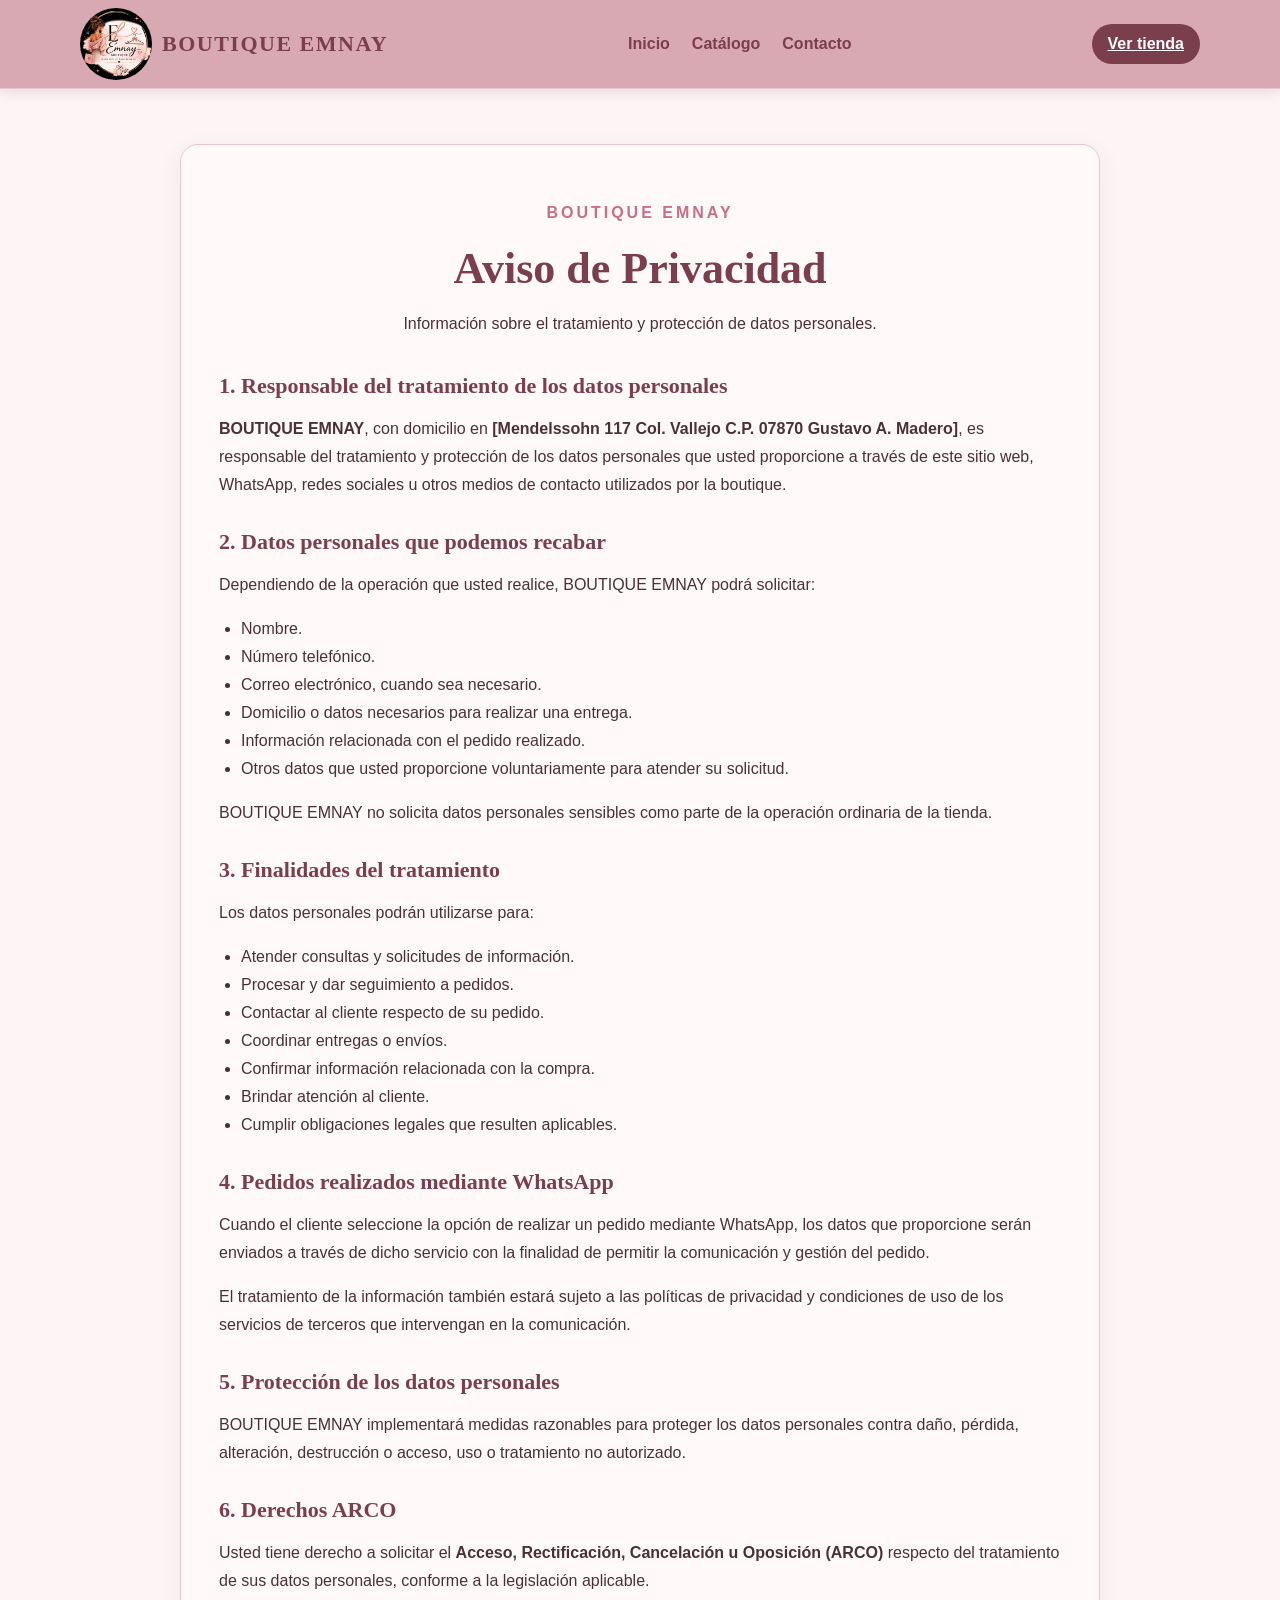
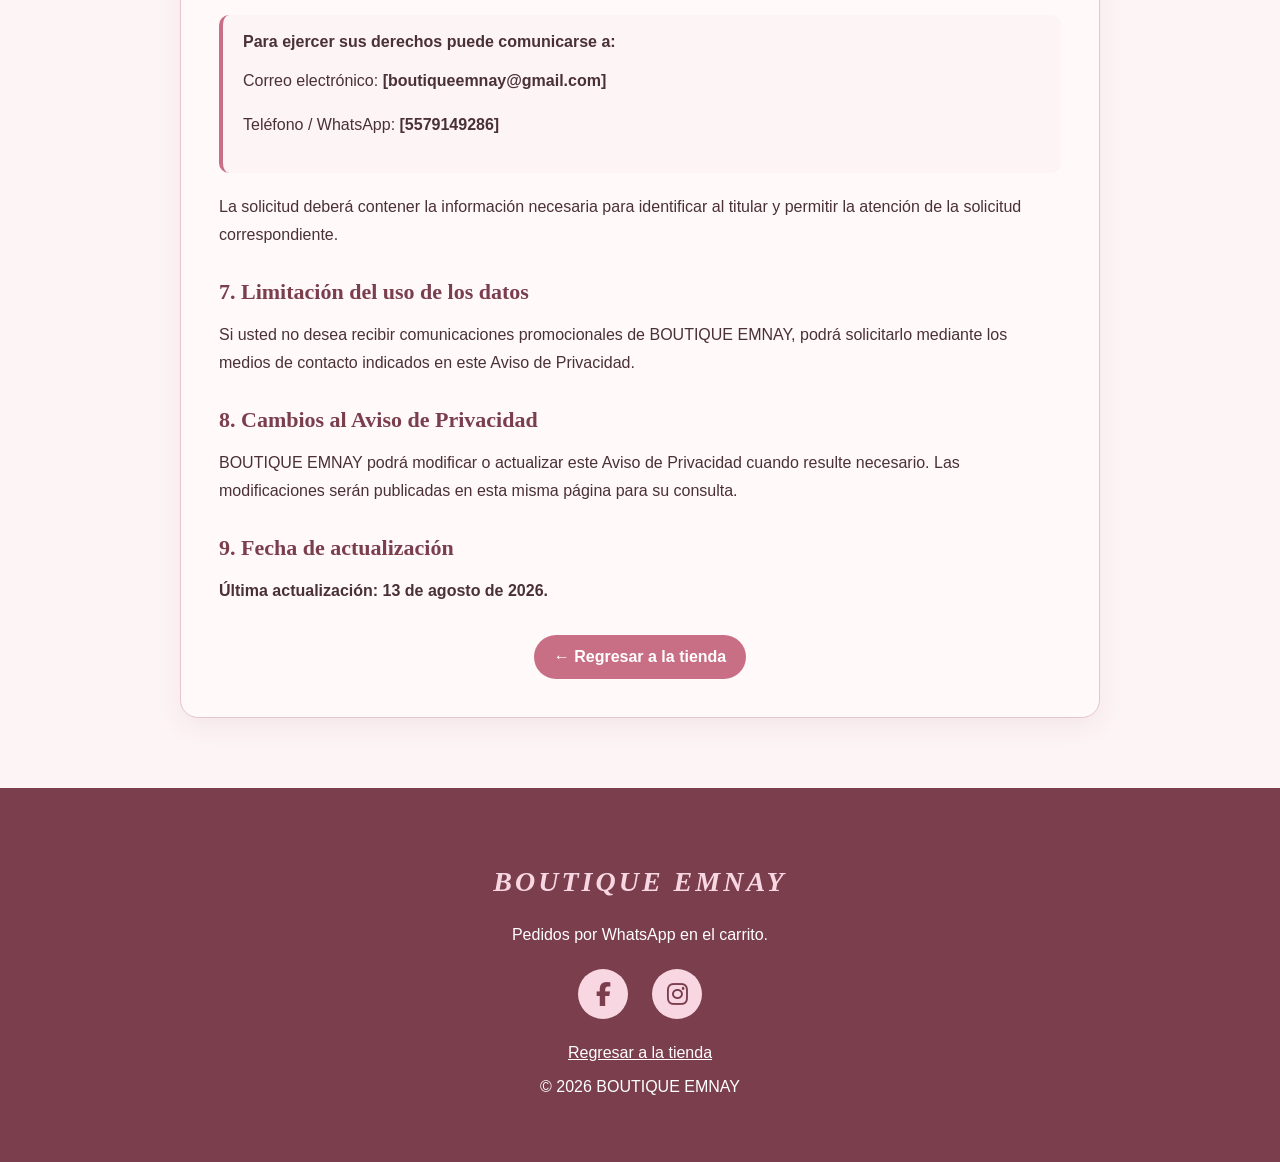
==== aviso-privacidad.html @ 9c6d5826 "Add files via upload" ====
<!DOCTYPE html>
<html lang="es">
<head>
  <meta charset="UTF-8">
  <meta name="viewport" content="width=device-width, initial-scale=1.0">
  <meta name="description" content="Aviso de Privacidad de BOUTIQUE EMNAY">
  <title>Aviso de Privacidad | BOUTIQUE EMNAY</title>
  <link rel="stylesheet" href="https://cdnjs.cloudflare.com/ajax/libs/font-awesome/6.7.2/css/all.min.css">
  <link rel="stylesheet" href="css/styles.css">
  <style>
    .privacy-page{padding:55px 0 70px}
    .privacy-card{max-width:920px;margin:auto;background:var(--card,#FFF9FA);border:1px solid var(--border,#E8C5CC);border-radius:18px;padding:38px;box-shadow:0 8px 25px rgba(122,62,77,.08)}
    .privacy-title{text-align:center;margin-bottom:35px}
    .privacy-title .eyebrow{color:var(--accent,#C96F85)}
    .privacy-title h1{margin:8px 0;color:var(--dark-pink,#7A3E4D);font-family:Georgia,"Times New Roman",serif;font-size:clamp(30px,5vw,44px)}
    .privacy-title p{color:var(--muted,#A96F7D)}
    .privacy-card h2{color:var(--dark-pink,#7A3E4D);font-family:Georgia,"Times New Roman",serif;font-size:22px;margin:30px 0 10px}
    .privacy-card p,.privacy-card li{color:var(--text,#4A3038);line-height:1.75;font-size:16px}
    .privacy-card ul{padding-left:22px}
    .privacy-contact{background:#FDF4F6;border-left:4px solid var(--accent,#C96F85);padding:18px 20px;border-radius:10px;margin:20px 0}
    .privacy-back{text-align:center;margin-top:30px}
    @media(max-width:600px){
      .privacy-page{padding:28px 0 45px}
      .privacy-card{width:94%;padding:22px 18px;border-radius:14px}
      .privacy-card h2{font-size:20px;margin-top:24px}
      .privacy-card p,.privacy-card li{font-size:15px;line-height:1.65}
    }
  </style>
</head>
<body>
  <header class="header">
    <div class="container nav">
      <a class="logo" href="index.html">
        <img src="img/logo.jpeg" alt="BOUTIQUE EMNAY">
        <span>BOUTIQUE EMNAY</span>
      </a>
      <nav>
        <a href="index.html#inicio">Inicio</a>
        <a href="index.html#catalogo">Catálogo</a>
        <a href="index.html#contacto">Contacto</a>
      </nav>
      <a class="cart-btn" href="index.html#catalogo">Ver tienda</a>
    </div>
  </header>

  <main class="privacy-page">
    <div class="container">
      <article class="privacy-card">
        <div class="privacy-title">
          <p class="eyebrow">BOUTIQUE EMNAY</p>
          <h1>Aviso de Privacidad</h1>
          <p>Información sobre el tratamiento y protección de datos personales.</p>
        </div>

        <h2>1. Responsable del tratamiento de los datos personales</h2>
        <p><strong>BOUTIQUE EMNAY</strong>, con domicilio en <strong>[Mendelssohn 117 Col. Vallejo C.P. 07870 Gustavo A. Madero]</strong>, es responsable del tratamiento y protección de los datos personales que usted proporcione a través de este sitio web, WhatsApp, redes sociales u otros medios de contacto utilizados por la boutique.</p>

        <h2>2. Datos personales que podemos recabar</h2>
        <p>Dependiendo de la operación que usted realice, BOUTIQUE EMNAY podrá solicitar:</p>
        <ul>
          <li>Nombre.</li>
          <li>Número telefónico.</li>
          <li>Correo electrónico, cuando sea necesario.</li>
          <li>Domicilio o datos necesarios para realizar una entrega.</li>
          <li>Información relacionada con el pedido realizado.</li>
          <li>Otros datos que usted proporcione voluntariamente para atender su solicitud.</li>
        </ul>
        <p>BOUTIQUE EMNAY no solicita datos personales sensibles como parte de la operación ordinaria de la tienda.</p>

        <h2>3. Finalidades del tratamiento</h2>
        <p>Los datos personales podrán utilizarse para:</p>
        <ul>
          <li>Atender consultas y solicitudes de información.</li>
          <li>Procesar y dar seguimiento a pedidos.</li>
          <li>Contactar al cliente respecto de su pedido.</li>
          <li>Coordinar entregas o envíos.</li>
          <li>Confirmar información relacionada con la compra.</li>
          <li>Brindar atención al cliente.</li>
          <li>Cumplir obligaciones legales que resulten aplicables.</li>
        </ul>

        <h2>4. Pedidos realizados mediante WhatsApp</h2>
        <p>Cuando el cliente seleccione la opción de realizar un pedido mediante WhatsApp, los datos que proporcione serán enviados a través de dicho servicio con la finalidad de permitir la comunicación y gestión del pedido.</p>
        <p>El tratamiento de la información también estará sujeto a las políticas de privacidad y condiciones de uso de los servicios de terceros que intervengan en la comunicación.</p>

        <h2>5. Protección de los datos personales</h2>
        <p>BOUTIQUE EMNAY implementará medidas razonables para proteger los datos personales contra daño, pérdida, alteración, destrucción o acceso, uso o tratamiento no autorizado.</p>

        <h2>6. Derechos ARCO</h2>
        <p>Usted tiene derecho a solicitar el <strong>Acceso, Rectificación, Cancelación u Oposición (ARCO)</strong> respecto del tratamiento de sus datos personales, conforme a la legislación aplicable.</p>

        <div class="privacy-contact">
          <strong>Para ejercer sus derechos puede comunicarse a:</strong>
          <p>Correo electrónico: <strong>[boutiqueemnay@gmail.com]</strong></p>
          <p>Teléfono / WhatsApp: <strong>[5579149286]</strong></p>
        </div>

        <p>La solicitud deberá contener la información necesaria para identificar al titular y permitir la atención de la solicitud correspondiente.</p>

        <h2>7. Limitación del uso de los datos</h2>
        <p>Si usted no desea recibir comunicaciones promocionales de BOUTIQUE EMNAY, podrá solicitarlo mediante los medios de contacto indicados en este Aviso de Privacidad.</p>

        <h2>8. Cambios al Aviso de Privacidad</h2>
        <p>BOUTIQUE EMNAY podrá modificar o actualizar este Aviso de Privacidad cuando resulte necesario. Las modificaciones serán publicadas en esta misma página para su consulta.</p>

        <h2>9. Fecha de actualización</h2>
        <p><strong>Última actualización: 13 de agosto de 2026.</strong></p>

        <div class="privacy-back">
          <a href="index.html" class="btn">← Regresar a la tienda</a>
        </div>
      </article>
    </div>
  </main>

  <footer class="footer">
    <div class="container">
      <h3>BOUTIQUE EMNAY</h3>
      <p>Pedidos por WhatsApp en el carrito.</p>
      <div class="social-icons">
        <a href="https://www.facebook.com/profile.php?id=61588755362190&mibextid=wwXIfr&mibextid=wwXIfr" target="_blank" rel="noopener noreferrer" aria-label="Facebook"><i class="fab fa-facebook-f"></i></a>
        <a href="https://www.instagram.com/boutiqueemnay" target="_blank" rel="noopener noreferrer" aria-label="Instagram"><i class="fab fa-instagram"></i></a>
      </div>
      <p><a href="index.html" style="color:#fff;">Regresar a la tienda</a></p>
      <p>© <span id="year"></span> BOUTIQUE EMNAY</p>
    </div>
  </footer>

  <script>document.getElementById("year").textContent = new Date().getFullYear();</script>
</body>
</html>
---- css/styles.css ----
/* ========================================
   BOUTIQUE EMNAY - RESPONSIVE
   ======================================== */
:root {
  --bg: #FDF4F6;
  --text: #4A3038;
  --muted: #A96F7D;
  --card: #FFF9FA;
  --accent: #C96F85;
  --accent-hover: #A94F68;
  --header: #D8A7B1;
  --border: #E8C5CC;
  --dark-pink: #7A3E4D;
  --white: #FFFFFF;
}

* { box-sizing: border-box; }
html { scroll-behavior: smooth; }
body {
  margin: 0;
  overflow-x: hidden;
  font-family: Arial, Helvetica, sans-serif;
  color: var(--text);
  background: var(--bg);
}
img { max-width: 100%; }
button, select { font: inherit; }
.container { width: min(1120px, 92%); margin-inline: auto; }

/* HEADER */
.header {
  position: sticky;
  top: 0;
  z-index: 100;
  background: rgba(216, 167, 177, .97);
  border-bottom: 1px solid var(--border);
  box-shadow: 0 3px 12px rgba(122, 62, 77, .15);
}
.nav {
  min-height: 88px;
  display: flex;
  align-items: center;
  justify-content: space-between;
  gap: 16px;
}
.logo {
  display: flex;
  align-items: center;
  gap: 10px;
  min-width: 0;
  color: var(--text);
  text-decoration: none;
}
.logo img {
  width: 72px;
  height: 72px;
  flex: 0 0 72px;
  display: block;
  border-radius: 50%;
  object-fit: cover;
}
.logo span {
  font-family: Georgia, "Times New Roman", serif;
  font-size: 22px;
  font-weight: bold;
  letter-spacing: 1.5px;
  color: var(--dark-pink);
  white-space: nowrap;
}
nav { display: flex; gap: 22px; align-items: center; }
nav a {
  color: var(--dark-pink);
  text-decoration: none;
  font-weight: 600;
}
nav a:hover { color: var(--white); }
.cart-btn {
  flex: 0 0 auto;
  border: 0;
  padding: 11px 16px;
  border-radius: 25px;
  background: var(--dark-pink);
  color: white;
  font-weight: bold;
  cursor: pointer;
}

/* HERO */
.hero {
  min-height: 520px;
  display: flex;
  align-items: center;
  background:
    linear-gradient(90deg, rgba(74,48,56,.72), rgba(201,111,133,.20)),
    url("../img/hero.jpg") center/cover no-repeat,
    #D8A7B1;
  color: white;
}
.hero-content { padding: 80px 0; max-width: 650px; }
.eyebrow { font-size: 12px; letter-spacing: 3px; font-weight: 700; color: var(--accent); }
.hero .eyebrow { color: #F8D7E3; }
.hero h1 {
  font-family: Georgia, "Times New Roman", serif;
  font-size: clamp(42px, 7vw, 76px);
  line-height: .98;
  margin: 12px 0;
}
.hero p:not(.eyebrow) { font-size: 20px; max-width: 520px; }
.btn {
  display: inline-block;
  border: 0;
  background: var(--accent);
  color: white;
  padding: 13px 20px;
  border-radius: 25px;
  cursor: pointer;
  text-decoration: none;
  font-weight: 700;
  transition: transform .2s ease, background .2s ease;
}
.btn:hover { background: var(--accent-hover); transform: translateY(-2px); }
.hero .btn { margin-top: 14px; }

/* CATALOGO */
.section { padding: 70px 0; }
.section-title {
  display: flex;
  align-items: end;
  justify-content: space-between;
  gap: 20px;
  margin-bottom: 30px;
}
.section-title h2 {
  margin: 5px 0 0;
  font-family: Georgia, "Times New Roman", serif;
  font-size: 38px;
  color: var(--dark-pink);
}
select {
  min-height: 44px;
  max-width: 100%;
  padding: 10px 15px;
  border: 1px solid var(--border);
  border-radius: 20px;
  background: white;
  color: var(--text);
  cursor: pointer;
}

/* PRODUCTOS */
.products {
  display: grid;
  grid-template-columns: repeat(4, minmax(0, 1fr));
  gap: 20px;
}
.product {
  min-width: 0;
  background: var(--card);
  border: 1px solid var(--border);
  border-radius: 15px;
  overflow: hidden;
  transition: transform .2s ease, box-shadow .2s ease;
}
.product:hover { transform: translateY(-4px); box-shadow: 0 10px 25px rgba(122,62,77,.15); }
.product-image {
  display: block;
  width: 100%;
  aspect-ratio: 4 / 5;
  object-fit: cover;
  background: #F8D7E3;
}
.product-info { padding: 14px; }
.product h3 {
  margin: 0 0 7px;
  font-family: Georgia, "Times New Roman", serif;
  color: var(--dark-pink);
  font-size: 18px;
  line-height: 1.2;
  overflow-wrap: anywhere;
}
.product-category { color: var(--muted); font-size: 12px; margin-bottom: 4px; }
.price { color: var(--accent-hover); font-size: 19px; font-weight: 800; margin: 10px 0; }
.product .btn { width: 100%; min-height: 44px; }

/* FOOTER */
.footer { padding: 50px 0; background: #7A3E4D; color: white; text-align: center; }
.footer h3 {
  font-family: Georgia, "Times New Roman", serif;
  font-size: 28px;
  font-style: italic;
  letter-spacing: 3px;
  color: #F8D7E3;
}
.social-icons {
  display: flex;
  justify-content: center;
  gap: 24px;
  margin: 25px 0;
}
.social-icons a {
  width: 50px;
  height: 50px;
  background: #F8D7E3;
  color: #7A3E4D;
  border-radius: 50%;
  display: flex;
  justify-content: center;
  align-items: center;
  text-decoration: none;
  font-size: 24px;
}

/* CARRITO */
.modal {
  position: fixed;
  inset: 0;
  z-index: 200;
  background: rgba(74,48,56,.72);
  display: flex;
  justify-content: flex-end;
}
.modal.hidden { display: none; }
.modal-card {
  width: min(460px, 100%);
  height: 100%;
  overflow-y: auto;
  background: var(--card);
  padding: 22px;
  -webkit-overflow-scrolling: touch;
}
.modal-header { display: flex; justify-content: space-between; align-items: center; gap: 10px; }
.modal-header h2 { font-family: Georgia, "Times New Roman", serif; color: var(--dark-pink); }
.close { border: 0; background: transparent; font-size: 32px; color: var(--dark-pink); cursor: pointer; }
.cart-item { display: flex; gap: 12px; padding: 15px 0; border-bottom: 1px solid var(--border); }
.cart-item img { width: 70px; height: 85px; flex: 0 0 70px; object-fit: cover; border-radius: 7px; }
.cart-item-info { flex: 1; min-width: 0; overflow-wrap: anywhere; }
.quantity { display: flex; gap: 8px; align-items: center; margin-top: 8px; }
.quantity button { width: 34px; height: 34px; border: 1px solid var(--border); background: #FFF9FA; color: var(--dark-pink); cursor: pointer; border-radius: 5px; }
.cart-total { display: flex; justify-content: space-between; gap: 15px; padding: 20px 0; font-size: 20px; color: var(--dark-pink); }
.full { width: 100%; margin-top: 10px; min-height: 46px; }
.secondary { background: #E8C5CC; color: var(--dark-pink); }

/* TABLET */
@media (max-width: 900px) {
  .nav { min-height: 78px; }
  .logo img { width: 60px; height: 60px; flex-basis: 60px; }
  .logo span { font-size: 19px; }
  nav { gap: 12px; }
  .products { grid-template-columns: repeat(3, minmax(0, 1fr)); gap: 15px; }
}

/* CELULAR */
@media (max-width: 600px) {
  .container { width: calc(100% - 24px); }
  .header { position: sticky; }
  .nav {
    min-height: 72px;
    gap: 8px;
  }
  .logo { gap: 7px; flex: 1 1 auto; }
  .logo img { width: 48px; height: 48px; flex-basis: 48px; }
  .logo span {
    font-size: clamp(14px, 4vw, 18px);
    letter-spacing: .8px;
    white-space: normal;
    line-height: 1.05;
  }
  nav { display: none; }
  .cart-btn { padding: 9px 11px; font-size: 13px; }

  .hero { min-height: 430px; background-position: center; }
  .hero-content { padding: 55px 0; }
  .hero h1 { font-size: clamp(38px, 12vw, 58px); }
  .hero p:not(.eyebrow) { font-size: 17px; line-height: 1.45; }
  .hero .btn { min-height: 46px; }

  .section { padding: 45px 0; }
  .section-title { align-items: stretch; flex-direction: column; gap: 12px; margin-bottom: 22px; }
  .section-title h2 { font-size: 32px; }
  select { width: 100%; }

  .products {
    grid-template-columns: repeat(2, minmax(0, 1fr));
    gap: 10px;
  }
  .product { border-radius: 11px; }
  .product-info { padding: 10px; }
  .product h3 { font-size: 15px; min-height: 36px; }
  .product-category { font-size: 11px; }
  .price { font-size: 17px; margin: 8px 0; }
  .product .btn { padding: 10px 7px; font-size: 12px; min-height: 42px; }

  .footer { padding: 38px 0; }
  .social-icons { gap: 18px; }

  .modal-card {
    width: 100%;
    padding: 18px 14px;
  }
}

/* TELEFONOS MUY PEQUEÑOS */
@media (max-width: 370px) {
  .container { width: calc(100% - 18px); }
  .logo img { width: 42px; height: 42px; flex-basis: 42px; }
  .logo span { font-size: 13px; }
  .cart-btn { font-size: 12px; padding: 8px 9px; }
  .products { gap: 8px; }
  .product-info { padding: 8px; }
  .product h3 { font-size: 14px; }
  .product .btn { font-size: 11px; }
}
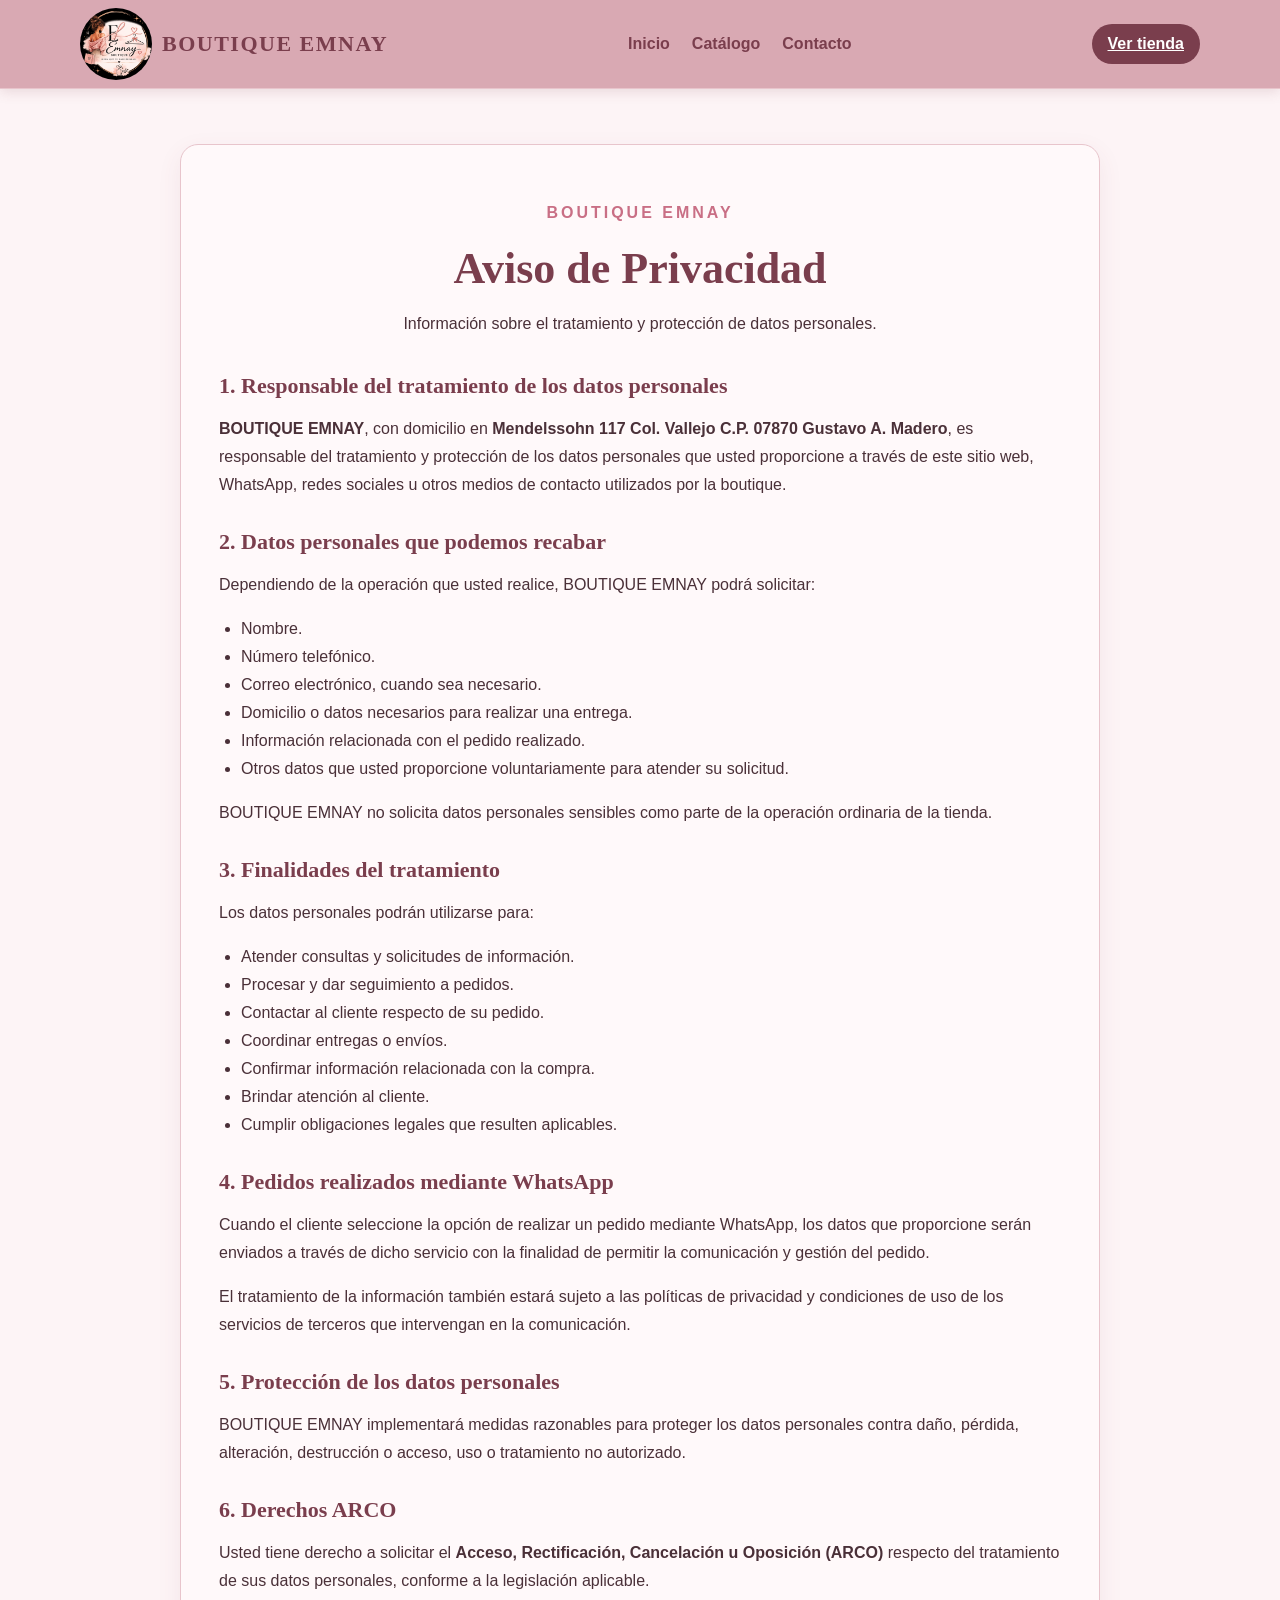
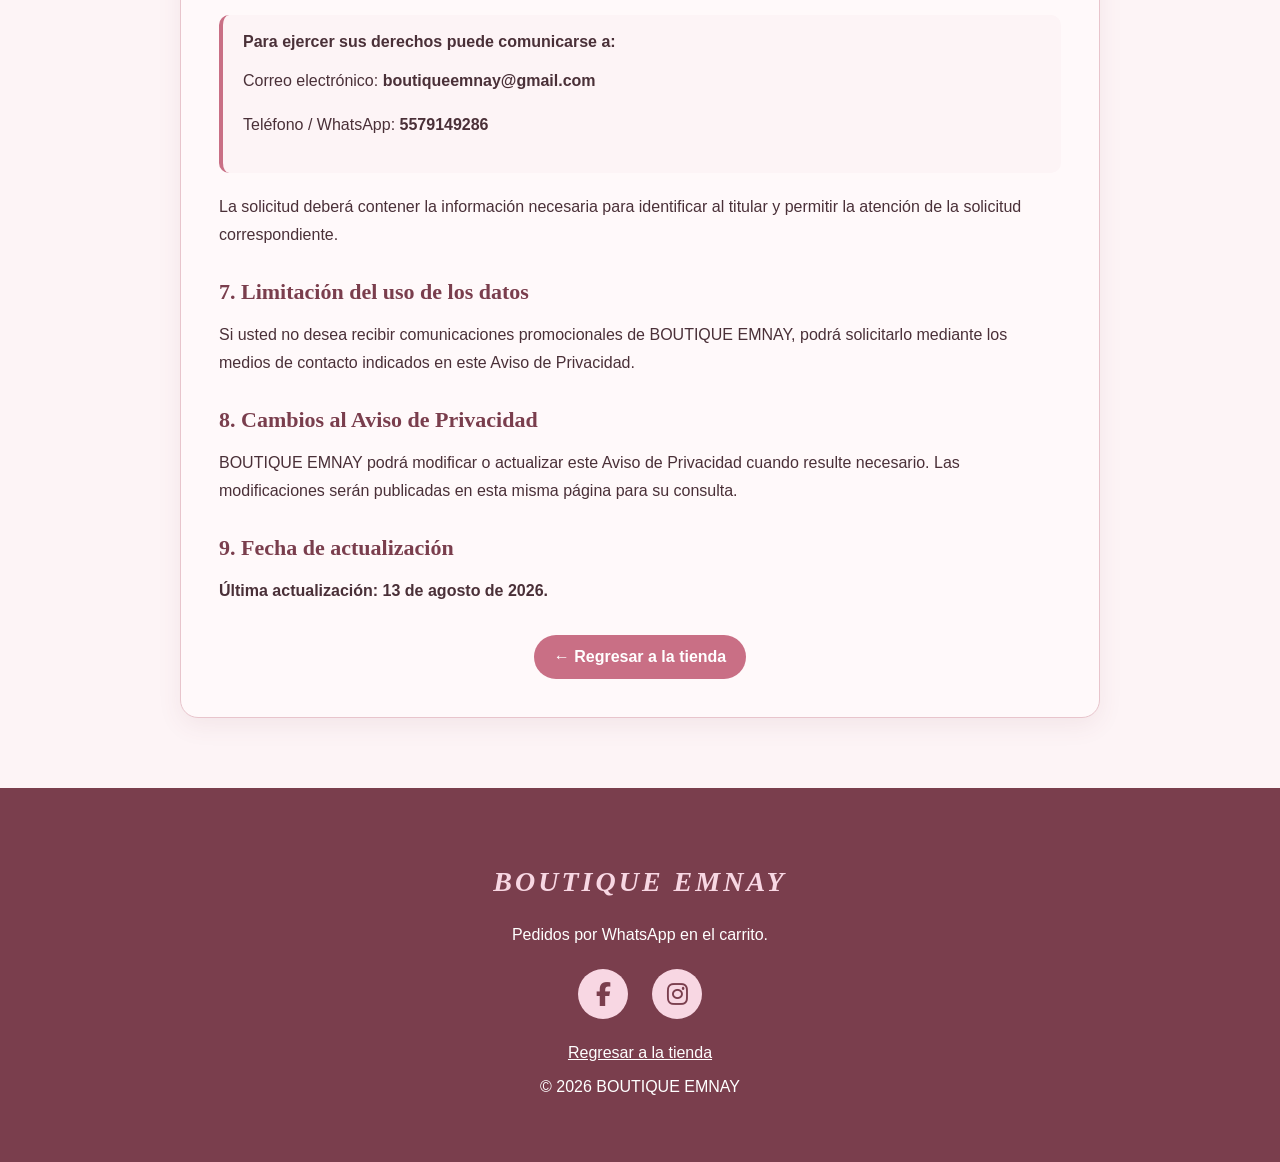
==== commit e9ea6261: "Fix formatting in aviso-privacidad.html" ====
--- a/aviso-privacidad.html
+++ b/aviso-privacidad.html
@@ -53,7 +53,7 @@
         </div>
 
         <h2>1. Responsable del tratamiento de los datos personales</h2>
-        <p><strong>BOUTIQUE EMNAY</strong>, con domicilio en <strong>[Mendelssohn 117 Col. Vallejo C.P. 07870 Gustavo A. Madero]</strong>, es responsable del tratamiento y protección de los datos personales que usted proporcione a través de este sitio web, WhatsApp, redes sociales u otros medios de contacto utilizados por la boutique.</p>
+        <p><strong>BOUTIQUE EMNAY</strong>, con domicilio en <strong>Mendelssohn 117 Col. Vallejo C.P. 07870 Gustavo A. Madero</strong>, es responsable del tratamiento y protección de los datos personales que usted proporcione a través de este sitio web, WhatsApp, redes sociales u otros medios de contacto utilizados por la boutique.</p>
 
         <h2>2. Datos personales que podemos recabar</h2>
         <p>Dependiendo de la operación que usted realice, BOUTIQUE EMNAY podrá solicitar:</p>
@@ -91,8 +91,8 @@
 
         <div class="privacy-contact">
           <strong>Para ejercer sus derechos puede comunicarse a:</strong>
-          <p>Correo electrónico: <strong>[boutiqueemnay@gmail.com]</strong></p>
-          <p>Teléfono / WhatsApp: <strong>[5579149286]</strong></p>
+          <p>Correo electrónico: <strong>boutiqueemnay@gmail.com</strong></p>
+          <p>Teléfono / WhatsApp: <strong>5579149286</strong></p>
         </div>
 
         <p>La solicitud deberá contener la información necesaria para identificar al titular y permitir la atención de la solicitud correspondiente.</p>
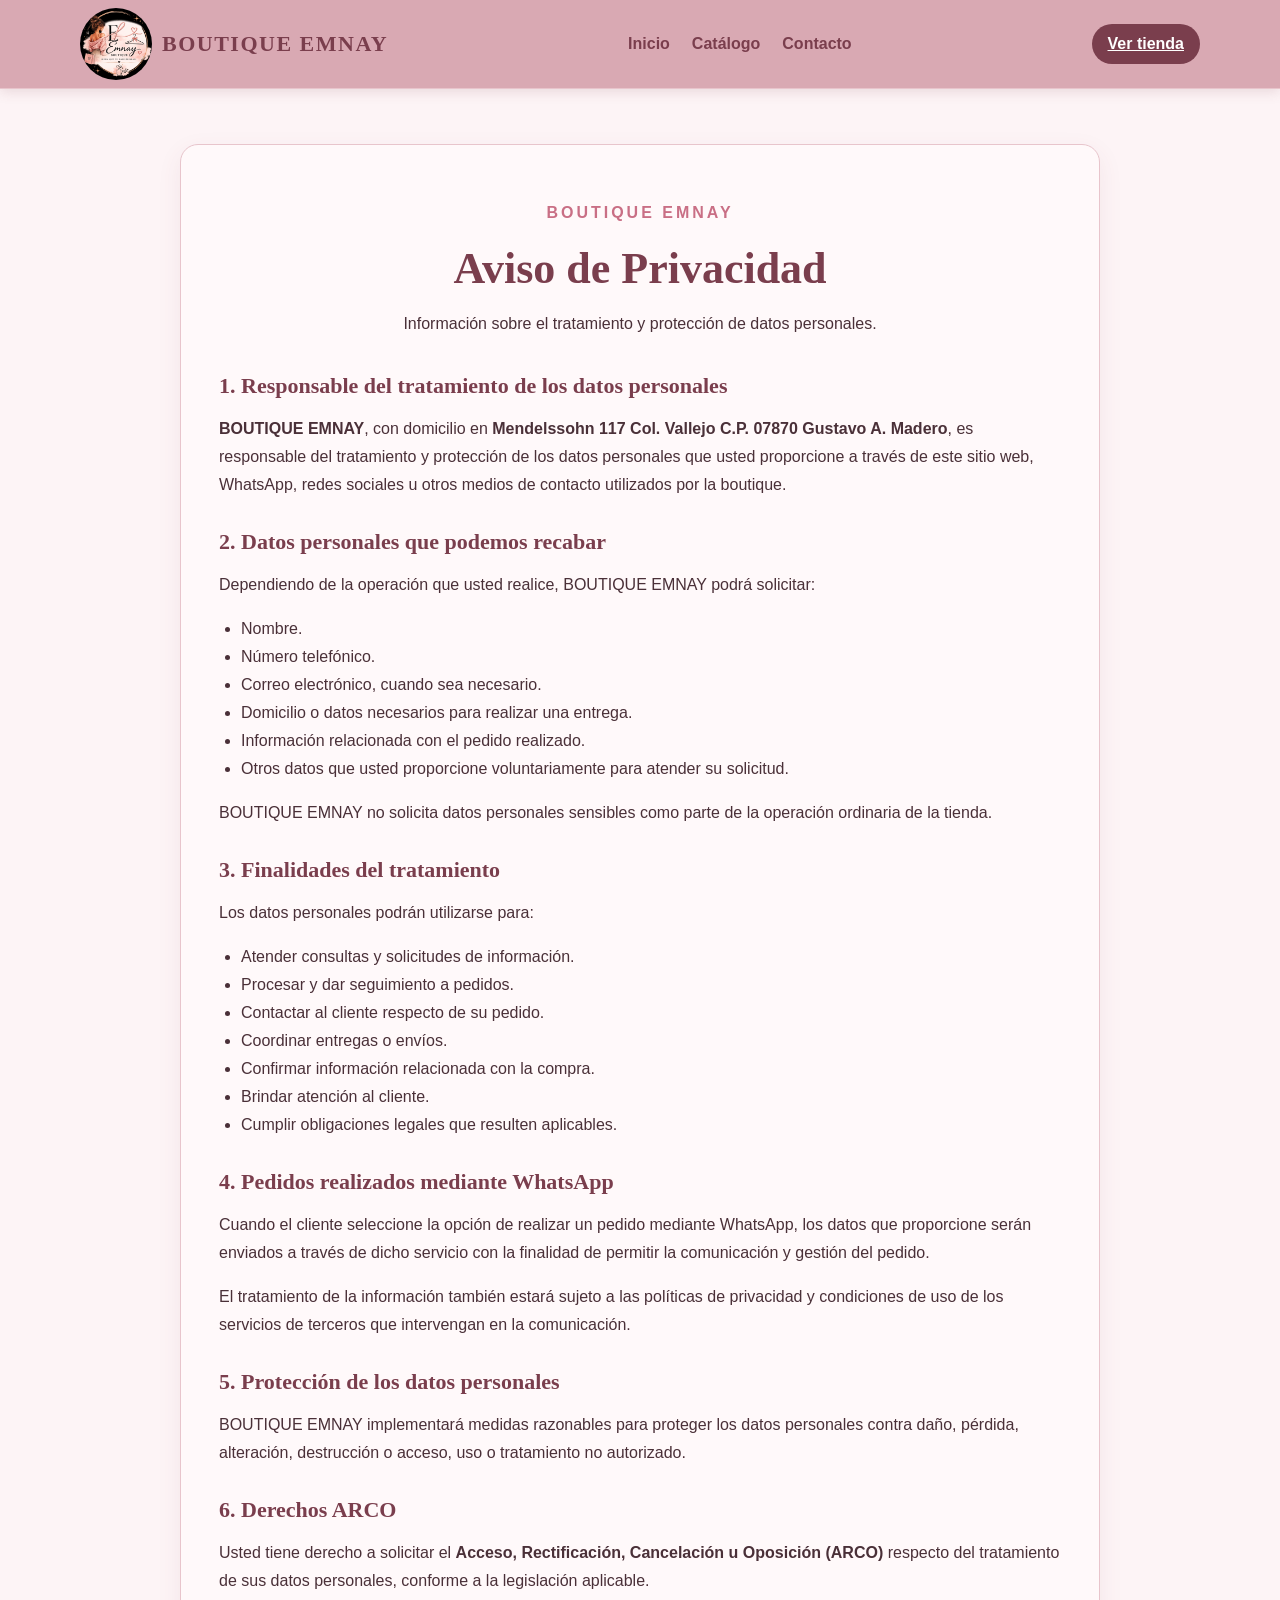
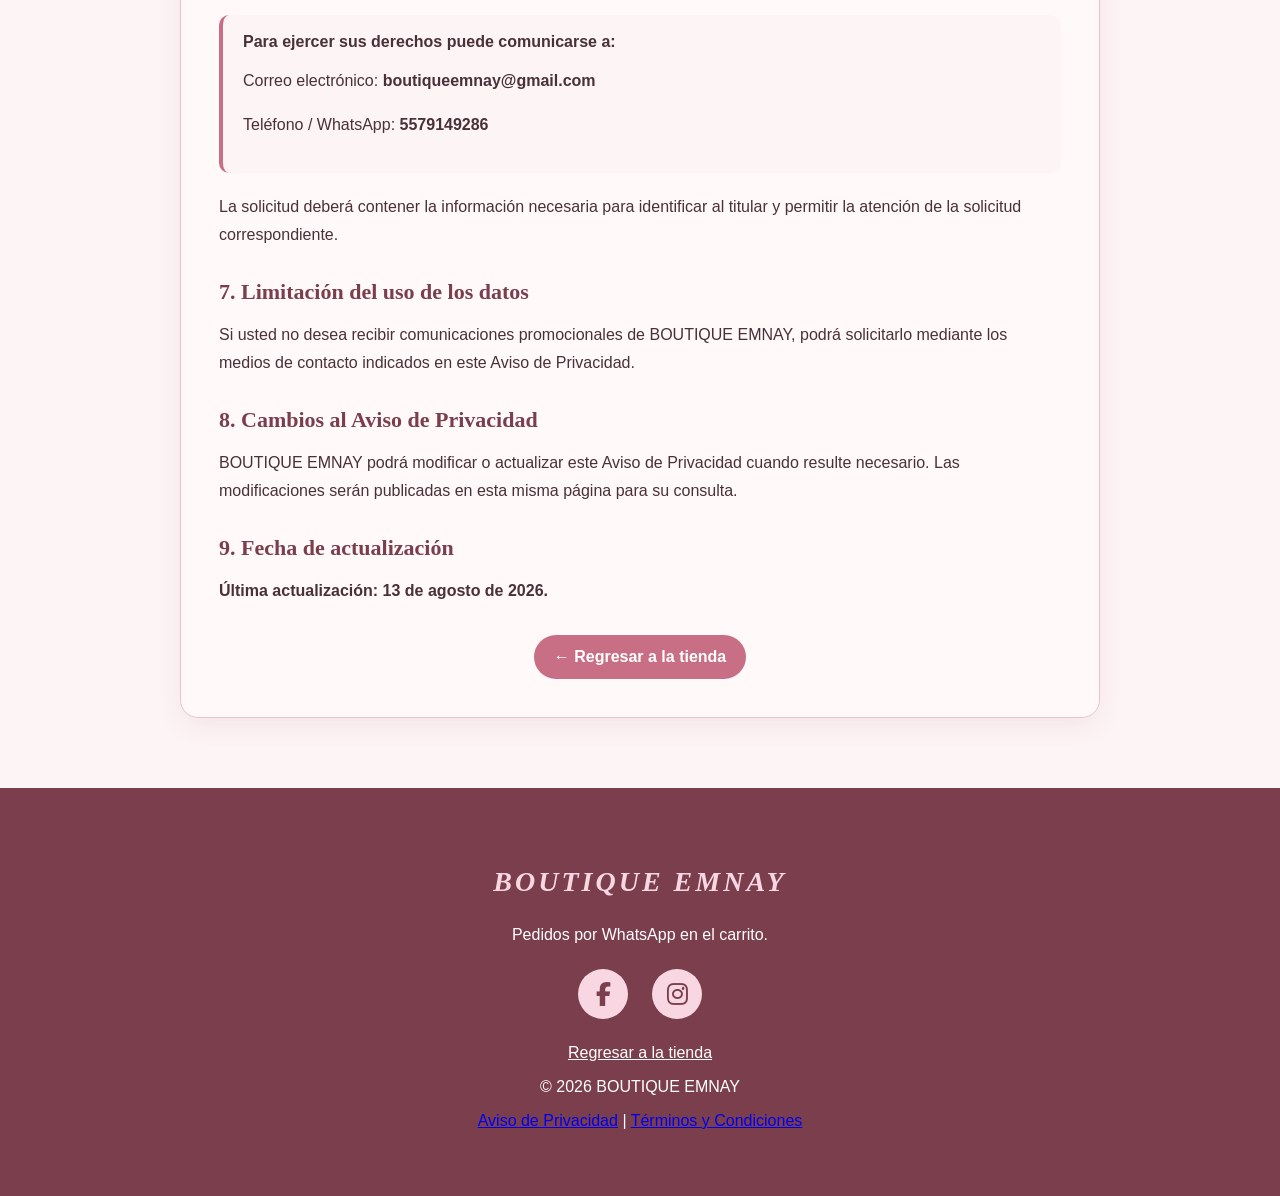
==== commit 8a41ffa8: "Add files via upload" ====
--- a/aviso-privacidad.html
+++ b/aviso-privacidad.html
@@ -124,7 +124,13 @@
       <p><a href="index.html" style="color:#fff;">Regresar a la tienda</a></p>
       <p>© <span id="year"></span> BOUTIQUE EMNAY</p>
     </div>
-  </footer>
+  
+        <p class="legal-links">
+          <a href="aviso-privacidad.html">Aviso de Privacidad</a>
+          <span aria-hidden="true"> | </span>
+          <a href="terminos-condiciones.html">Términos y Condiciones</a>
+        </p>
+      </footer>
 
   <script>document.getElementById("year").textContent = new Date().getFullYear();</script>
 </body>
